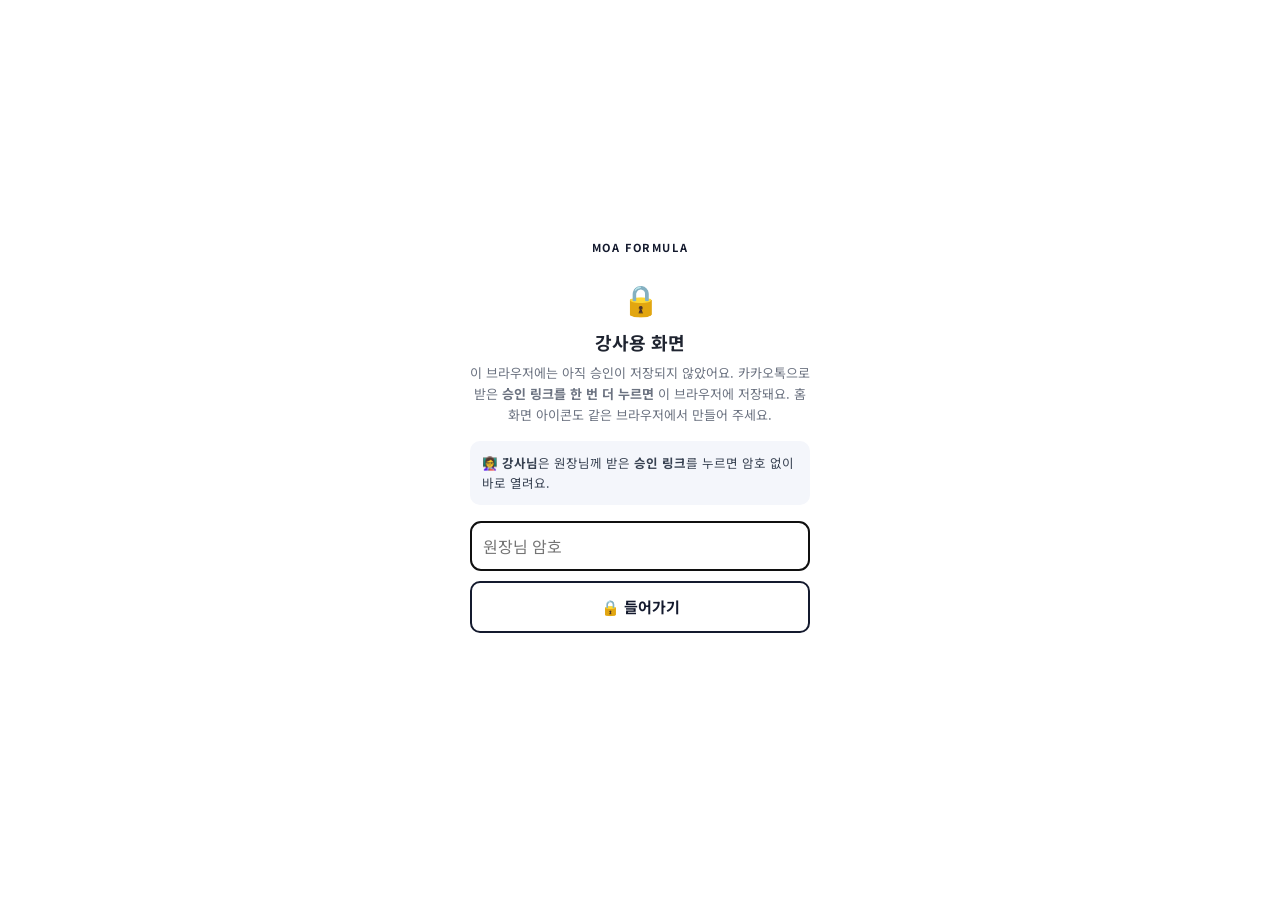
==== attend/index.html @ 23a48aae "참여 집계 화면 추가 (/attend, 강사 전용·기기 저장·백업) Co-Authored-By: Claude Sonnet 5.5 <noreply@anthropic.com> Clau" ====
<!doctype html>
<html lang="ko">
<head>
<title>참여 집계 · MOA FORMULA</title>
<meta charset="utf-8">
<meta name="viewport" content="width=device-width,initial-scale=1,viewport-fit=cover">
<meta name="robots" content="noindex">
<link rel="stylesheet" href="https://fonts.googleapis.com/css2?family=Noto+Sans+KR:wght@400;500;700&display=swap">
<link rel="stylesheet" href="/tokens.css">
<style>
/* Layout: 한 열(폰 우선). 상단 반·회차 선택 → 이름 목록(탭하면 점수 버튼) → 집계 보기. 색은 tokens.css 변수만 사용 */
*{box-sizing:border-box}
[hidden]{display:none!important}
body{margin:0;background:var(--c-bg);color:var(--c-text,#141A2E);font-family:var(--font-sans);font-size:15px;line-height:1.6;
  padding:16px max(16px,env(safe-area-inset-right,0px)) 48px max(16px,env(safe-area-inset-left,0px))}
.wrap{max-width:720px;margin:0 auto;display:flex;flex-direction:column;gap:14px}
.logo{font-weight:900;letter-spacing:.06em;font-size:13px;color:var(--c-brand)}
h1{font-size:22px;margin:2px 0 0;color:var(--c-brand)}
.note{font-size:13px;color:var(--c-text-sub,#566077);margin:0}
.card{border:1px solid var(--c-line,#D9DEE8);border-radius:12px;padding:14px;background:var(--c-surface);display:flex;flex-direction:column;gap:10px}
.row{display:flex;gap:8px;flex-wrap:wrap;align-items:center}
select,input[type=text],textarea{font:inherit;min-height:44px;border:1px solid var(--c-line,#D9DEE8);border-radius:8px;padding:8px 10px;background:var(--c-bg);color:inherit}
textarea{width:100%;min-height:96px}
button{font:inherit;cursor:pointer;min-height:44px}
.btn{border:1.5px solid var(--c-brand);background:transparent;color:var(--c-brand);border-radius:8px;padding:8px 14px}
.btn.fill{background:var(--c-brand);color:#fff}
.tabs{display:flex;gap:6px;flex-wrap:wrap}
.tab{border:1px solid var(--c-line,#D9DEE8);background:var(--c-bg);border-radius:999px;padding:6px 14px;min-height:40px}
.tab[aria-pressed="true"]{background:var(--c-brand);color:#fff;border-color:var(--c-brand);font-weight:700}
.st{border:1px solid var(--c-line,#D9DEE8);border-radius:10px;overflow:hidden}
.st>summary{display:flex;align-items:center;gap:10px;padding:10px 12px;min-height:48px;cursor:pointer;list-style:none}
.st>summary::-webkit-details-marker{display:none}
.st .nm{font-weight:700;flex:1}
.st .pt{background:var(--c-accent);color:var(--c-accent-ink);border-radius:999px;padding:2px 12px;font-weight:700;min-width:44px;text-align:center}
.st .ss{font-size:12px;color:var(--c-text-sub,#566077)}
.acts{display:grid;grid-template-columns:repeat(auto-fit,minmax(104px,1fr));gap:6px;padding:0 12px 12px}
.acts button{border:1px solid var(--c-brand);background:var(--c-bg);color:var(--c-brand);border-radius:8px;padding:6px 8px;line-height:1.3}
.acts button b{display:block;font-size:12px;color:var(--c-text-sub,#566077);font-weight:500}
.acts .undo{border-style:dashed}
table{width:100%;border-collapse:collapse;font-size:14px}
th,td{border-bottom:1px solid var(--c-line,#D9DEE8);padding:8px 4px;text-align:center}
th:nth-child(2),td:nth-child(2){text-align:left}
tr.top td{background:var(--c-accent-soft);font-weight:700}
.legend{display:flex;flex-wrap:wrap;gap:6px 14px;font-size:13px;color:var(--c-text-sub,#566077)}
.toast{position:fixed;left:50%;bottom:calc(20px + env(safe-area-inset-bottom,0px));transform:translateX(-50%);background:var(--c-brand);color:#fff;padding:9px 18px;border-radius:999px;font-size:14px;opacity:0;pointer-events:none;transition:opacity .2s}
.toast.show{opacity:1}
@media(prefers-reduced-motion:reduce){.toast{transition:none}}
.warn{border-left:4px solid var(--c-accent);background:var(--c-accent-soft);color:var(--c-accent-ink);padding:10px 12px;border-radius:6px;font-size:13px}
</style>
</head>
<body>
<div class="wrap">
  <header><div class="logo">MOA FORMULA</div><h1>참여 집계</h1>
    <p class="note">수업 중 적극적으로 참여한 학생에게 점수를 쌓고, 4주 뒤 시상 후보를 확인합니다. 이 화면은 강사 전용입니다.</p></header>

  <section class="card" aria-label="반과 회차">
    <div class="row"><select id="cls" aria-label="반 선택"></select><button class="btn" id="newCls" type="button">반 추가</button><button class="btn" id="renCls" type="button">이름 바꾸기</button></div>
    <div class="tabs" id="sess" role="group" aria-label="회차"></div>
    <div class="row"><button class="btn fill" id="vList" type="button">점수 올리기</button><button class="btn" id="vSum" type="button">집계 보기</button><button class="btn" id="vSet" type="button">명단·백업</button></div>
  </section>

  <section id="pList" class="card">
    <div class="legend" id="legend"></div>
    <div id="students" style="display:flex;flex-direction:column;gap:8px"></div>
    <p class="note" id="emptyNote" hidden>아직 명단이 없습니다. [명단·백업]에서 학생 이름을 먼저 넣어 주세요.</p>
  </section>

  <section id="pSum" class="card" hidden>
    <h2 style="margin:0;font-size:17px">전체 집계 · <span id="sumName"></span></h2>
    <table><thead><tr><th>순위</th><th>이름</th><th>1</th><th>2</th><th>3</th><th>4</th><th>합계</th></tr></thead><tbody id="sumBody"></tbody></table>
    <p class="note">굵은 배경은 시상 후보(상위 3명, 동점이면 함께 표시)입니다. 점수가 없는 학생은 순위에 넣지 않습니다.</p>
    <div class="row"><button class="btn" id="csv" type="button">표 파일(CSV)로 받기</button></div>
  </section>

  <section id="pSet" class="card" hidden>
    <h2 style="margin:0;font-size:17px">명단</h2>
    <p class="note">한 줄에 한 명씩 이름만 적어 주세요. 이미 있는 이름은 건너뜁니다.</p>
    <textarea id="names" placeholder="김가나&#10;이다라" aria-label="학생 이름"></textarea>
    <div class="row"><button class="btn fill" id="addNames" type="button">명단에 추가</button><button class="btn" id="delStu" type="button">학생 지우기</button></div>
    <h2 style="margin:8px 0 0;font-size:17px">백업</h2>
    <div class="warn">점수는 <b>이 기기의 이 브라우저에만</b> 저장됩니다. 서버에는 남지 않아요. 기기를 바꾸거나 브라우저 기록을 지우면 사라지니, <b>회차가 끝날 때마다 [백업 받기]</b>를 눌러 파일을 보관해 주세요.</div>
    <div class="row"><button class="btn fill" id="bak" type="button">백업 받기</button><button class="btn" id="rest" type="button">백업 불러오기</button><input type="file" id="file" accept="application/json,.json" hidden></div>
    <p class="note">학생 이름만 저장하며, 연락처·학번 등 다른 개인정보는 넣지 않습니다. 시상이 끝나면 [반 지우기]로 삭제해 주세요.</p>
    <div class="row"><button class="btn" id="delCls" type="button">이 반 지우기</button></div>
  </section>
</div>
<div class="toast" id="toast" role="status"></div>
<script src="/staff-guard.js" data-mode="always" data-color="#141A2E" data-check="https://resume-feedback-app-phi.vercel.app/api/staff-check"></script>
<script>
function moaUse(s){try{var k=String(s),t=Date.now(),m=window.__moaUse||(window.__moaUse={});if(m[k]&&t-m[k]<600000)return;m[k]=t;var u='https://jinromoa-board.vercel.app/api/usage',b=JSON.stringify({a:'hub',s:k});if(navigator.sendBeacon)navigator.sendBeacon(u,b);else fetch(u,{method:'POST',body:b,keepalive:true,mode:'no-cors'})}catch(e){}}
moaUse('attend');
const KEY='moa-attend-v1';
const ACT=[['pre','발표',3],['qa','질문·답변',2],['fb','피드백 주기',2],['help','짝 도움',1],['hw','과제 제출',2]];
const PT=Object.fromEntries(ACT.map(a=>[a[0],a[2]]));
let mem=null,okStore=true;
function load(){try{const r=localStorage.getItem(KEY);return r?JSON.parse(r):null}catch(e){okStore=false;return mem}}
function save(){try{localStorage.setItem(KEY,JSON.stringify(D));okStore=true}catch(e){okStore=false;mem=D}}
let D=load()||{cur:'c1',classes:{c1:{name:'구미대 물리치료과',st:[],log:[]}}};
if(!D.classes[D.cur])D.cur=Object.keys(D.classes)[0];
let sess=1,view='list';
const $=id=>document.getElementById(id);
const C=()=>D.classes[D.cur];
let tt;function toast(m){const t=$('toast');t.textContent=m;t.classList.add('show');clearTimeout(tt);tt=setTimeout(()=>t.classList.remove('show'),1800)}
function uid(){return 's'+Date.now().toString(36)+Math.random().toString(36).slice(2,5)}
function score(sid,s){return C().log.filter(l=>l.sid===sid&&(s==null||l.s===s)).reduce((a,l)=>a+PT[l.t],0)}
function head(){
  $('cls').innerHTML='';Object.entries(D.classes).forEach(([k,v])=>{const o=document.createElement('option');o.value=k;o.textContent=v.name;if(k===D.cur)o.selected=true;$('cls').appendChild(o)});
  const h=$('sess');h.innerHTML='';[1,2,3,4].forEach(n=>{const b=document.createElement('button');b.type='button';b.className='tab';b.textContent=n+'회차';b.setAttribute('aria-pressed',String(sess===n));b.addEventListener('click',()=>{sess=n;render()});h.appendChild(b)});
  $('legend').innerHTML=ACT.map(a=>a[1]+' +'+a[2]).join(' · ');
}
function renderList(){
  const host=$('students');const open=new Set([...document.querySelectorAll('.st[open]')].map(d=>d.dataset.id));host.innerHTML='';const st=C().st;$('emptyNote').hidden=st.length>0;
  st.forEach(s=>{
    const d=document.createElement('details');d.className='st';d.dataset.id=s.id;if(open.has(s.id))d.open=true;
    const sum=document.createElement('summary');
    sum.innerHTML='<span class="nm"></span><span class="ss"></span><span class="pt"></span>';
    sum.querySelector('.nm').textContent=s.name;sum.querySelector('.ss').textContent=sess+'회차 '+score(s.id,sess)+'점';sum.querySelector('.pt').textContent=score(s.id);
    d.appendChild(sum);
    const a=document.createElement('div');a.className='acts';
    ACT.forEach(x=>{const b=document.createElement('button');b.type='button';b.innerHTML=x[1]+'<b>+'+x[2]+'</b>';b.addEventListener('click',()=>{C().log.push({sid:s.id,s:sess,t:x[0],at:Date.now()});save();toast(s.name+' · '+x[1]+' +'+x[2]);renderList()});a.appendChild(b)});
    const u=document.createElement('button');u.type='button';u.className='undo';u.innerHTML='되돌리기<b>마지막 1개</b>';u.addEventListener('click',()=>{const L=C().log;for(let i=L.length-1;i>=0;i--)if(L[i].sid===s.id){const r=L.splice(i,1)[0];save();toast('취소: '+s.name+' · '+ACT.find(z=>z[0]===r.t)[1]);renderList();return}toast('되돌릴 기록이 없어요')});a.appendChild(u);
    d.appendChild(a);host.appendChild(d)});
}
function ranking(){
  const rows=C().st.map(s=>({s,by:[1,2,3,4].map(n=>score(s.id,n)),tot:score(s.id)})).sort((a,b)=>b.tot-a.tot||a.s.name.localeCompare(b.s.name,'ko'));
  let r=0,prev=null;rows.forEach((x,i)=>{if(x.tot!==prev){r=i+1;prev=x.tot}x.rank=x.tot>0?r:null});return rows;
}
function renderSum(){
  $('sumName').textContent=C().name;const b=$('sumBody');b.innerHTML='';
  ranking().forEach(x=>{const tr=document.createElement('tr');if(x.rank&&x.rank<=3)tr.className='top';
    [x.rank||'-',x.s.name,...x.by,x.tot].forEach(v=>{const td=document.createElement('td');td.textContent=v;tr.appendChild(td)});b.appendChild(tr)});
}
function render(){head();$('pList').hidden=view!=='list';$('pSum').hidden=view!=='sum';$('pSet').hidden=view!=='set';
  $('vList').className='btn'+(view==='list'?' fill':'');$('vSum').className='btn'+(view==='sum'?' fill':'');$('vSet').className='btn'+(view==='set'?' fill':'');
  if(view==='list')renderList();if(view==='sum')renderSum()}
function dl(name,text,type){const a=document.createElement('a');a.href=URL.createObjectURL(new Blob([text],{type}));a.download=name;document.body.appendChild(a);a.click();setTimeout(()=>{URL.revokeObjectURL(a.href);a.remove()},500)}
$('cls').addEventListener('change',e=>{D.cur=e.target.value;save();render()});
$('newCls').addEventListener('click',()=>{const n=(prompt('새 반 이름')||'').trim();if(!n)return;const id='c'+Date.now().toString(36);D.classes[id]={name:n,st:[],log:[]};D.cur=id;save();render()});
$('renCls').addEventListener('click',()=>{const n=(prompt('반 이름',C().name)||'').trim();if(!n)return;C().name=n;save();render()});
$('vList').addEventListener('click',()=>{view='list';render()});$('vSum').addEventListener('click',()=>{view='sum';render()});$('vSet').addEventListener('click',()=>{view='set';render()});
$('addNames').addEventListener('click',()=>{const have=new Set(C().st.map(s=>s.name));let n=0;$('names').value.split(/\n/).map(x=>x.trim()).filter(Boolean).forEach(x=>{if(!have.has(x)){C().st.push({id:uid(),name:x});have.add(x);n++}});$('names').value='';save();toast(n+'명 추가했어요');render()});
$('delStu').addEventListener('click',()=>{const n=(prompt('지울 학생 이름(기록도 함께 삭제)')||'').trim();const s=C().st.find(x=>x.name===n);if(!s){toast('이름을 찾을 수 없어요');return}C().st=C().st.filter(x=>x!==s);C().log=C().log.filter(l=>l.sid!==s.id);save();toast(n+' 삭제');render()});
$('bak').addEventListener('click',()=>{dl('참여집계_백업_'+new Date().toISOString().slice(0,10)+'.json',JSON.stringify(D),'application/json');toast('백업 파일을 받았어요')});
$('rest').addEventListener('click',()=>$('file').click());
$('file').addEventListener('change',e=>{const f=e.target.files[0];if(!f)return;const r=new FileReader();r.onload=()=>{try{const x=JSON.parse(r.result);if(!x.classes)throw 0;if(!confirm('지금 저장된 내용을 백업 파일 내용으로 바꿀까요?'))return;D=x;if(!D.classes[D.cur])D.cur=Object.keys(D.classes)[0];save();toast('불러왔어요');render()}catch(_){toast('백업 파일이 아니에요')}};r.readAsText(f);e.target.value=''});
$('delCls').addEventListener('click',()=>{if(!confirm('"'+C().name+'" 반의 명단과 점수를 모두 지울까요? 되돌릴 수 없어요.'))return;delete D.classes[D.cur];if(!Object.keys(D.classes).length)D.classes.c1={name:'새 반',st:[],log:[]};D.cur=Object.keys(D.classes)[0];save();render()});
$('csv').addEventListener('click',()=>{const L=['순위,이름,1회차,2회차,3회차,4회차,합계'];ranking().forEach(x=>L.push([x.rank||'',x.s.name,...x.by,x.tot].join(',')));dl('참여집계_'+C().name+'.csv','﻿'+L.join('\n'),'text/csv')});
render();if(!okStore)toast('이 브라우저에서는 저장이 안 될 수 있어요. 백업을 꼭 받아 주세요');
</script>
</body>
</html>
---- tokens.css ----
/* ─────────────────────────────────────────────
   MOA FORMULA 디자인 토큰 (2026-09-30 허브 개편)
   · 모든 색·글꼴·간격·모서리·그림자는 여기서만 정의합니다.
   · 화면(index.html 등)에는 색상 값을 직접 쓰지 않고 var(--이름)으로만 씁니다.
   · 스타일을 바꾸고 싶으면 이 파일의 값만 바꾸면 전체에 반영돼요.
   · 현재 톤(2026-10-03 B+C+D 통합안): 남색 #141A2E + 라임 하나로 통일, 흰 바탕. 앱 대표색은 작은 점·안내표에만
   ───────────────────────────────────────────── */
:root{
  /* 글꼴 */
  --font-sans:'Noto Sans KR','맑은 고딕','Malgun Gothic',-apple-system,BlinkMacSystemFont,sans-serif;
  --fw-regular:400; --fw-medium:500; --fw-bold:700; --fw-heavy:800; --fw-black:900;

  /* 글자 크기 */
  --fs-xs:12px; --fs-sm:13px; --fs-md:14px; --fs-base:15px; --fs-lg:17px;
  --fs-xl:20px; --fs-2xl:26px; --fs-3xl:34px;
  --lh-tight:1.3; --lh-base:1.6; --lh-loose:1.8;

  /* 브랜드 (남색 + 라임 포인트 — 모든 앱 공통, moa-ui.css와 같은 값) */
  --c-brand:#141A2E;
  --c-brand-strong:#0B0F1C;
  --c-brand-soft:#EEF4C2;
  --c-brand-tint:#F4F5F7;
  --c-accent:#C0D904;
  --c-accent-soft:#EEF4C2;
  --c-accent-ink:#3D4500;

  /* 바탕·면·선·글자 */
  --c-bg:#FFFFFF;
  --c-surface:#FFFFFF;
  --c-surface-alt:#F4F5F7;
  --c-line:#E6E8EE;
  --c-line-strong:#D7DAE2;
  --c-ink:#141A2E;
  --c-ink-2:#3B4256;
  --c-muted:#5F6678;
  --c-on-brand:#FFFFFF;
  --c-on-brand-muted:rgba(255,255,255,.75);
  --c-overlay:rgba(20,26,46,.35);

  /* 상태 */
  --c-danger:#A32D2D;
  --c-danger-soft:#FCEBEB;
  --c-focus:#141A2E;

  /* 앱별 대표색 (색은 앱 구분에만 사용) */
  --app-resume:#643DF2;
  --app-interview:#295BF2;
  --app-tracker:#C0D904;
  --app-tracker-ink:#3D4500;
  --app-board:#1F2433;
  --app-proposal:#D9572B;
  --app-qbank:#FCE9E1;
  --app-qbank-ink:#8A3517;
  --app-master:#1F2433;

  /* 모서리·그림자·간격 */
  --radius-xs:6px; --radius-sm:8px; --radius-md:12px; --radius-lg:16px; --radius-xl:22px; --radius-pill:999px;
  --shadow-sm:0 1px 2px rgba(20,26,46,.06);
  --shadow-md:0 6px 20px rgba(20,26,46,.08);
  --shadow-lg:0 18px 40px rgba(20,26,46,.14);
  --space-1:4px; --space-2:8px; --space-3:12px; --space-4:16px; --space-5:20px;
  --space-6:24px; --space-8:32px; --space-10:40px; --space-12:48px;

  /* 레이아웃 */
  --w-content:1080px;
  --w-sidenav:232px;
  --h-topbar:60px;
}
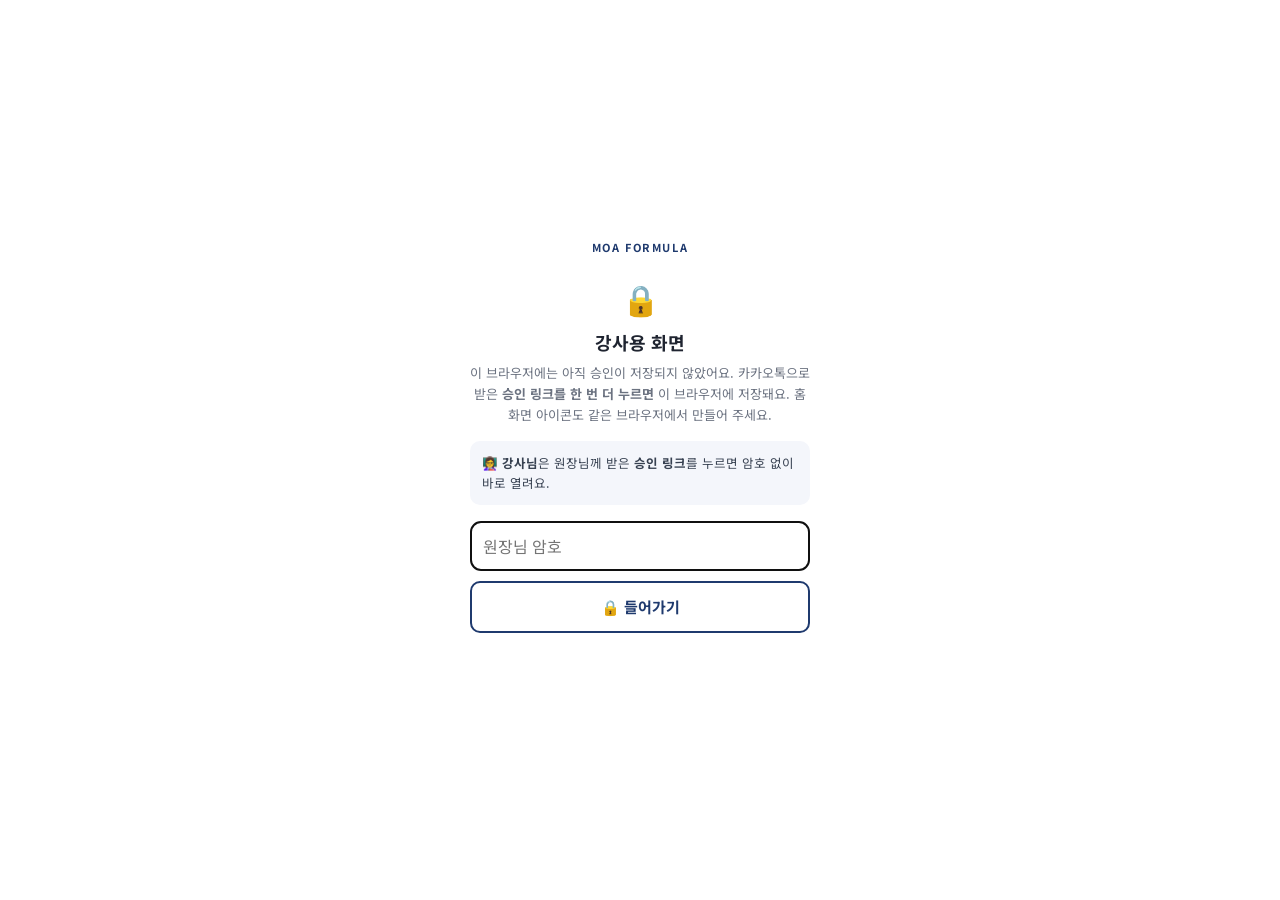
==== commit 52c0bcb0: "허브 대표색: 쪽색 #1F3A6E + 연한 Lucite Green 바탕 (대표님 결정 ④안) Co-Authored-By: Claude Opus 5.5 <noreply@anthrop" ====
--- a/attend/index.html
+++ b/attend/index.html
@@ -16,6 +16,7 @@
 .wrap{max-width:720px;margin:0 auto;display:flex;flex-direction:column;gap:14px}
 .logo{font-weight:900;letter-spacing:.06em;font-size:13px;color:var(--c-brand)}
 h1{font-size:22px;margin:2px 0 0;color:var(--c-brand)}
+.sync{font-size:12px;font-weight:700;color:var(--c-accent-ink,#3D4500);margin:6px 0 0}.sync.bad{color:#B42318}
 .note{font-size:13px;color:var(--c-text-sub,#566077);margin:0}
 .card{border:1px solid var(--c-line,#D9DEE8);border-radius:12px;padding:14px;background:var(--c-surface);display:flex;flex-direction:column;gap:10px}
 .row{display:flex;gap:8px;flex-wrap:wrap;align-items:center}
@@ -51,7 +52,8 @@
 <body>
 <div class="wrap">
   <header><div class="logo">MOA FORMULA</div><h1>참여 집계</h1>
-    <p class="note">수업 중 적극적으로 참여한 학생에게 점수를 쌓고, 4주 뒤 시상 후보를 확인합니다. 이 화면은 강사 전용입니다.</p></header>
+    <p class="note">수업 중 적극적으로 참여한 학생에게 점수를 쌓고, 4주 뒤 시상 후보를 확인합니다. 이 화면은 강사 전용입니다.</p>
+    <p class="sync" id="sync">서버 연결 확인 중…</p></header>
 
   <section class="card" aria-label="반과 회차">
     <div class="row"><select id="cls" aria-label="반 선택"></select><button class="btn" id="newCls" type="button">반 추가</button><button class="btn" id="renCls" type="button">이름 바꾸기</button></div>
@@ -78,14 +80,14 @@
     <textarea id="names" placeholder="김가나&#10;이다라" aria-label="학생 이름"></textarea>
     <div class="row"><button class="btn fill" id="addNames" type="button">명단에 추가</button><button class="btn" id="delStu" type="button">학생 지우기</button></div>
     <h2 style="margin:8px 0 0;font-size:17px">백업</h2>
-    <div class="warn">점수는 <b>이 기기의 이 브라우저에만</b> 저장됩니다. 서버에는 남지 않아요. 기기를 바꾸거나 브라우저 기록을 지우면 사라지니, <b>회차가 끝날 때마다 [백업 받기]</b>를 눌러 파일을 보관해 주세요.</div>
+    <div class="warn">점수와 명단은 <b>이 기기와 운영보드 서버에 함께</b> 저장됩니다. 서버 저장분은 <b>마지막 저장 후 30일이 지나면 자동 삭제</b>됩니다. 그래도 <b>회차가 끝날 때마다 [백업 받기]</b>로 파일을 보관해 주세요.</div>
     <div class="row"><button class="btn fill" id="bak" type="button">백업 받기</button><button class="btn" id="rest" type="button">백업 불러오기</button><input type="file" id="file" accept="application/json,.json" hidden></div>
-    <p class="note">학생 이름만 저장하며, 연락처·학번 등 다른 개인정보는 넣지 않습니다. 시상이 끝나면 [반 지우기]로 삭제해 주세요.</p>
+    <p class="note">학생 이름만 저장하며, 연락처·학번 등 다른 개인정보는 넣지 않습니다. 시상이 끝나면 [이 반 지우기]로 삭제해 주세요. 서버에서도 함께 지워집니다.</p>
     <div class="row"><button class="btn" id="delCls" type="button">이 반 지우기</button></div>
   </section>
 </div>
 <div class="toast" id="toast" role="status"></div>
-<script src="/staff-guard.js" data-mode="always" data-color="#141A2E" data-check="https://resume-feedback-app-phi.vercel.app/api/staff-check"></script>
+<script src="/staff-guard.js" data-mode="always" data-color="#1F3A6E" data-check="https://resume-feedback-app-phi.vercel.app/api/staff-check"></script>
 <script>
 function moaUse(s){try{var k=String(s),t=Date.now(),m=window.__moaUse||(window.__moaUse={});if(m[k]&&t-m[k]<600000)return;m[k]=t;var u='https://jinromoa-board.vercel.app/api/usage',b=JSON.stringify({a:'hub',s:k});if(navigator.sendBeacon)navigator.sendBeacon(u,b);else fetch(u,{method:'POST',body:b,keepalive:true,mode:'no-cors'})}catch(e){}}
 moaUse('attend');
@@ -94,7 +96,15 @@
 const PT=Object.fromEntries(ACT.map(a=>[a[0],a[2]]));
 let mem=null,okStore=true;
 function load(){try{const r=localStorage.getItem(KEY);return r?JSON.parse(r):null}catch(e){okStore=false;return mem}}
-function save(){try{localStorage.setItem(KEY,JSON.stringify(D));okStore=true}catch(e){okStore=false;mem=D}}
+function save(){D.ts=Date.now();try{localStorage.setItem(KEY,JSON.stringify(D));okStore=true}catch(e){okStore=false;mem=D}push()}
+/* 서버 저장 (2026-10-26): 운영보드 서버에 함께 저장 — 마지막 저장 후 30일 뒤 자동 삭제. 더 최근 것이 이김 */
+const API='https://jinromoa-board.vercel.app/api/attend';
+function hdr(){const h={'content-type':'text/plain'};try{const p=localStorage.getItem('moa_staff_pin'),k=localStorage.getItem('moa_staff_key');if(p)h['x-staff-pin']=p;if(k)h['x-staff-key']=k}catch(e){}return h}
+function post(b){return fetch(API,{method:'POST',headers:hdr(),body:JSON.stringify(b)}).then(r=>{if(!r.ok)throw new Error(r.status);return r.json()})}
+let pt,synced=false;
+function stat(t,bad){const e=document.getElementById('sync');if(e){e.textContent=t;e.className='sync'+(bad?' bad':'')}}
+function push(){if(!synced)return;stat('서버에 저장 중…');clearTimeout(pt);pt=setTimeout(()=>post({op:'put',data:D,ts:D.ts}).then(()=>stat('서버에 저장됨 · '+new Date().toLocaleTimeString('ko-KR',{hour:'2-digit',minute:'2-digit'})),()=>stat('서버 저장 실패 · 이 기기에는 저장됨',1)),500)}
+function pull(){post({op:'get'}).then(r=>{synced=true;if(r.data&&(r.ts||0)>(D.ts||0)){D=r.data;if(!D.classes[D.cur])D.cur=Object.keys(D.classes)[0];try{localStorage.setItem(KEY,JSON.stringify(D))}catch(e){}render();stat('서버 내용을 불러왔어요')}else{stat('서버와 연결됨');if(D.ts||C().st.length)push()}}).catch(()=>stat('서버에 연결되지 않았어요 · 이 기기에만 저장 중',1))}
 let D=load()||{cur:'c1',classes:{c1:{name:'구미대 물리치료과',st:[],log:[]}}};
 if(!D.classes[D.cur])D.cur=Object.keys(D.classes)[0];
 let sess=1,view='list';
@@ -143,9 +153,9 @@
 $('bak').addEventListener('click',()=>{dl('참여집계_백업_'+new Date().toISOString().slice(0,10)+'.json',JSON.stringify(D),'application/json');toast('백업 파일을 받았어요')});
 $('rest').addEventListener('click',()=>$('file').click());
 $('file').addEventListener('change',e=>{const f=e.target.files[0];if(!f)return;const r=new FileReader();r.onload=()=>{try{const x=JSON.parse(r.result);if(!x.classes)throw 0;if(!confirm('지금 저장된 내용을 백업 파일 내용으로 바꿀까요?'))return;D=x;if(!D.classes[D.cur])D.cur=Object.keys(D.classes)[0];save();toast('불러왔어요');render()}catch(_){toast('백업 파일이 아니에요')}};r.readAsText(f);e.target.value=''});
-$('delCls').addEventListener('click',()=>{if(!confirm('"'+C().name+'" 반의 명단과 점수를 모두 지울까요? 되돌릴 수 없어요.'))return;delete D.classes[D.cur];if(!Object.keys(D.classes).length)D.classes.c1={name:'새 반',st:[],log:[]};D.cur=Object.keys(D.classes)[0];save();render()});
+$('delCls').addEventListener('click',()=>{if(!confirm('"'+C().name+'" 반의 명단과 점수를 모두 지울까요? 되돌릴 수 없어요.'))return;delete D.classes[D.cur];if(!Object.keys(D.classes).length){D.classes.c1={name:'새 반',st:[],log:[]};post({op:'del'}).catch(()=>{})}D.cur=Object.keys(D.classes)[0];save();render()});
 $('csv').addEventListener('click',()=>{const L=['순위,이름,1회차,2회차,3회차,4회차,합계'];ranking().forEach(x=>L.push([x.rank||'',x.s.name,...x.by,x.tot].join(',')));dl('참여집계_'+C().name+'.csv','﻿'+L.join('\n'),'text/csv')});
-render();if(!okStore)toast('이 브라우저에서는 저장이 안 될 수 있어요. 백업을 꼭 받아 주세요');
+render();setTimeout(pull,300);if(!okStore)toast('이 브라우저에서는 저장이 안 될 수 있어요. 백업을 꼭 받아 주세요');
 </script>
 </body>
 </html>
--- a/tokens.css
+++ b/tokens.css
@@ -3,7 +3,8 @@
    · 모든 색·글꼴·간격·모서리·그림자는 여기서만 정의합니다.
    · 화면(index.html 등)에는 색상 값을 직접 쓰지 않고 var(--이름)으로만 씁니다.
    · 스타일을 바꾸고 싶으면 이 파일의 값만 바꾸면 전체에 반영돼요.
-   · 현재 톤(2026-10-03 B+C+D 통합안): 남색 #141A2E + 라임 하나로 통일, 흰 바탕. 앱 대표색은 작은 점·안내표에만
+   · 현재 톤(2026-10-27 대표님 결정 ④안): 쪽색 #1F3A6E + 연한 Lucite Green 바탕 #E2F3EE + 라임 포인트, 흰 바탕
+   · (이전 2026-10-03 통합안: 남색 #141A2E — 다른 앱의 공용 디자인 키트 moa-ui.css는 그대로 남색)
    ───────────────────────────────────────────── */
 :root{
   /* 글꼴 */
@@ -15,22 +16,22 @@
   --fs-xl:20px; --fs-2xl:26px; --fs-3xl:34px;
   --lh-tight:1.3; --lh-base:1.6; --lh-loose:1.8;
 
-  /* 브랜드 (남색 + 라임 포인트 — 모든 앱 공통, moa-ui.css와 같은 값) */
-  --c-brand:#141A2E;
-  --c-brand-strong:#0B0F1C;
-  --c-brand-soft:#EEF4C2;
-  --c-brand-tint:#F4F5F7;
+  /* 브랜드 (허브 대표색 쪽색 + 연한 초록 바탕 + 라임 포인트, 2026-10-27) */
+  --c-brand:#1F3A6E;
+  --c-brand-strong:#152A52;
+  --c-brand-soft:#E2F3EE;
+  --c-brand-tint:#E2F3EE;
   --c-accent:#C0D904;
-  --c-accent-soft:#EEF4C2;
-  --c-accent-ink:#3D4500;
+  --c-accent-soft:#E2F3EE;
+  --c-accent-ink:#1F3A6E;
 
   /* 바탕·면·선·글자 */
   --c-bg:#FFFFFF;
   --c-surface:#FFFFFF;
-  --c-surface-alt:#F4F5F7;
+  --c-surface-alt:#E2F3EE;
   --c-line:#E6E8EE;
   --c-line-strong:#D7DAE2;
-  --c-ink:#141A2E;
+  --c-ink:#1F3A6E;
   --c-ink-2:#3B4256;
   --c-muted:#5F6678;
   --c-on-brand:#FFFFFF;
@@ -40,7 +41,7 @@
   /* 상태 */
   --c-danger:#A32D2D;
   --c-danger-soft:#FCEBEB;
-  --c-focus:#141A2E;
+  --c-focus:#1F3A6E;
 
   /* 앱별 대표색 (색은 앱 구분에만 사용) */
   --app-resume:#643DF2;
